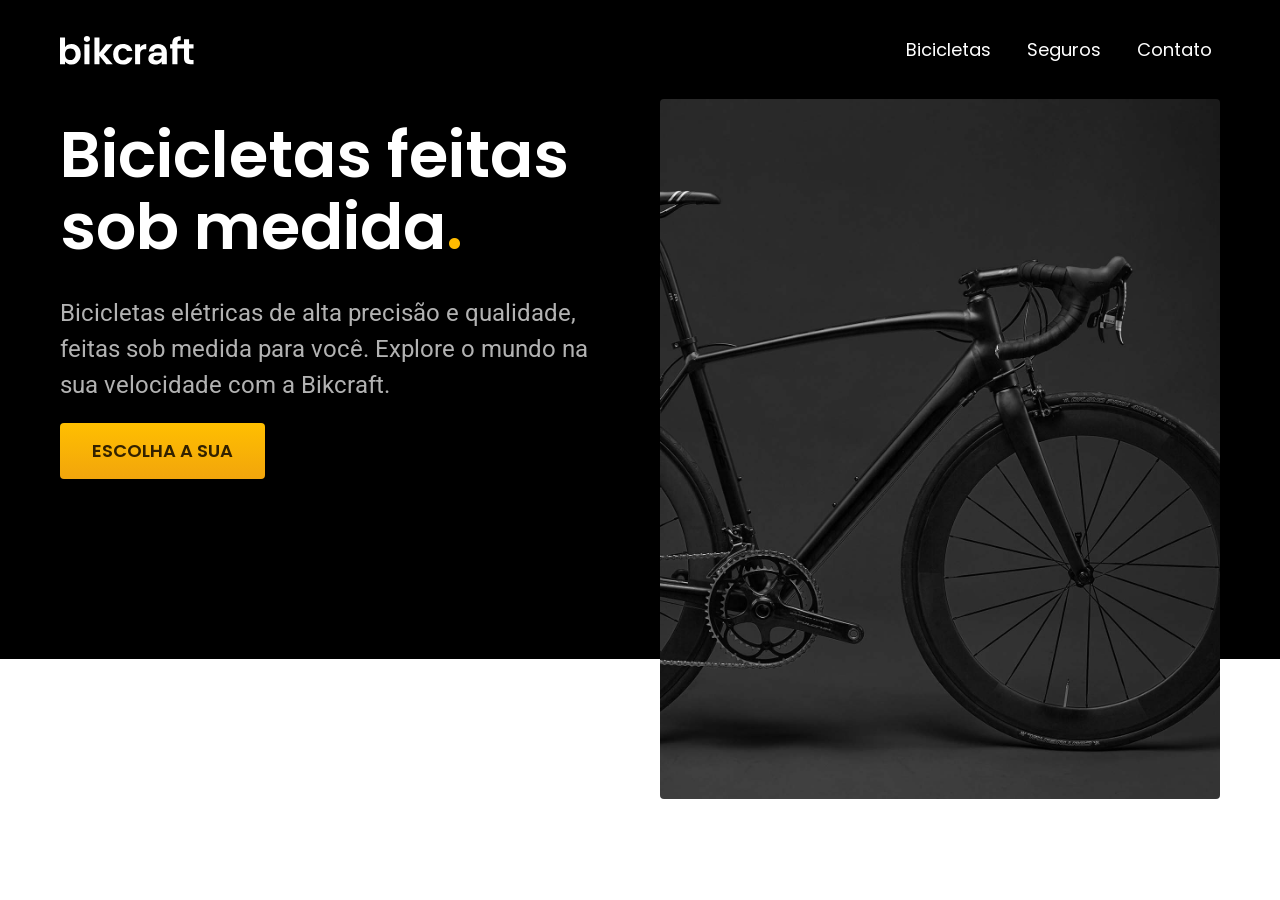
==== index.html @ 2cb04372 "responsivo-intro" ====
<!DOCTYPE html>
<html lang="pt-br">

<head>
  <meta charset="UTF-8">
  <meta name="viewport" content="width=device-width, initial-scale=1.0">
  <title>Bikcraft - Bicicletas Elétricas</title>
  <meta name="drescription" content="Bicicletas elétricas de alta precisão e qualidade, feitas sob medida para o cliente. Explore o mundo na sua velocidade com a Bikcarft">
  <link rel="stylesheet" href="./style.css">
  <link rel="preconnect" href="https://fonts.googleapis.com">
  <link rel="preconnect" href="https://fonts.gstatic.com" crossorigin>
  <link href="https://fonts.googleapis.com/css2?family=Poppins:ital,wght@0,100;0,200;0,300;0,400;0,500;0,600;0,700;0,800;0,900;1,100;1,200;1,300;1,400;1,500;1,600;1,700;1,800;1,900&family=Roboto:ital,wght@0,100..900;1,100..900&display=swap" rel="stylesheet">
</head>

<body>
  <header class="header-bg">
    <div class="header">
      <a href="./index.html"><img src="./img/bikcraft.svg" alt="Bikcraft"></a>
      <nav aria-label="primaria">
        <ul class="header-menu">
          <li> <a href="./bicicletas.html">Bicicletas</a> </li>
          <li> <a href="./seguros.html">Seguros</a> </li>
          <li> <a href="./contato.html">Contato</a> </li>
        </ul>
      </nav>
    </div>
  </header>

  <main class="introducao-bg">
    <div class="introducao">
      <div class="introducao-conteudo">
        <h1>Bicicletas feitas sob medida<span>.</span></h1>
        <p>Bicicletas elétricas de alta precisão e qualidade, feitas sob medida para você. Explore o mundo na sua velocidade com a Bikcraft.</p>
        <a href="./bicicletas.html">Escolha a sua</a>
      </div>
      <div> <img src="./img/fotos/introducao.jpg" alt="Bicicleta elétrica preta">
      </div>
    </div>
  </main>

</body>

</html>
---- style.css ----
body {
  margin: 0px;
  font-family: Arial, Helvetica, sans-serif;
}
ul {
  padding: 0px;
  list-style: none;
}
a {
  text-decoration: none;
  color: inherit;
}
img {
  max-width: 100%;
  display: block;
}
h1,
ul,
p {
  margin: 0px;
}
.header-bg {
  background: #000000;
}
.header {
  display: flex;
  justify-content: space-between;
  align-items: center;
  padding: 20px;
  max-width: 1200px;
  box-sizing: border-box;
  margin-left: auto;
  margin-right: auto;
  flex-wrap: wrap;
  gap: 20px;
}
.header-menu {
  display: flex;
  gap: 20px;
  flex-wrap: wrap;
}
.header-menu a {
  padding: 16px 8px;
  display: inline-block;
  color: #ffffff;
  font-size: 18px;
  position: relative;
  font-family: "Poppins";
  font-weight: 400;
}
.header-menu a::after {
  content: "";
  display: block;
  height: 2px;
  width: 0;
  background: #ffffff;
  margin: 4px;
  transition: 0.03s;
  position: absolute;
}
.header-menu a:hover:after {
  width: 100%;
}

@media (max-width: 800px) {
  .header-menu {
    gap: 20px;
  }
  .header-menu a {
    background: #111111;
    padding: 12px 16px;
    border-radius: 4px;
  }
  .header-menu a:hover {
    background: #2e2e2e;
  }
  .header a::after {
    display: none;
  }
}
@media (max-width: 600px) {
  .header-menu {
    gap: 12px;
  }
  .header-menu a {
    padding: 8px 12px;
    font-size: 14px;
  }
}
.introducao-bg {
  background-color: #000000;
  color: #ffffff;
  box-shadow: inset 0 -20px #ffffff;
}
.introducao {
  display: grid;
  grid-template-columns: 1fr 1fr;
  gap: 0px 40px;
  box-sizing: border-box;
  max-width: 1200px;
  padding-left: 20px;
  padding-right: 20px;
  margin-left: auto;
  margin-right: auto;
}
.introducao-conteudo {
  align-self: end;
  padding-bottom: 200px;
}

.introducao img {
  margin-bottom: -120px;
  object-fit: cover;
  border-radius: 4px;
}
.introducao h1 {
  margin-bottom: 32px;
  font-size: 64px;
  line-height: 1.125;
  font-family: "Poppins";
  font-weight: 600;
}
.introducao p {
  margin-bottom: 20px;
  font-size: 24px;
  line-height: 1.5;
  color: #b2b2b2;
  font-family: "Roboto";
  font-weight: 400;
}
.introducao h1 span {
  color: #ffbb00;
}
.introducao a {
  padding: 16px 32px;
  display: inline-block;
  background: linear-gradient(#ffbf00, #f2a50c);
  border-radius: 4px;
  box-shadow: 0 1px 2px rgba(0, 0, 0, 0.1);
  text-transform: uppercase;
  color: #332200;
  font-size: 18px;
  line-height: 1.33;
  font-family: "Poppins";
  font-weight: 600;
}
.introducao a:hover {
  background: linear-gradient(#ffb60d, #e59317);
}
@media (max-width: 600px) {
  .introducao a {
    padding: 12px 16px;
    font-size: 16px;
  }
}
@media (max-width: 1200px) {
  .introducao h1 {
    font-size: 40px;
  }
  .introducao p {
    font-size: 18px;
  }
}
@media (max-width: 800px) {
  .introducao-bg {
    background: #111111;
    padding-top: 40px;
    box-shadow: inset -60px #ffffff;
  }
  .introducao {
    grid-template-columns: 1fr;
    gap: 32px;
  }
  .introducao-conteudo {
    padding-bottom: 0px;
  }
  .introducao h1 {
    font-size: 32px;
    margin-bottom: 16px;
  }
  .introducao img {
    height: 300px;
    width: 100%;
  }
}
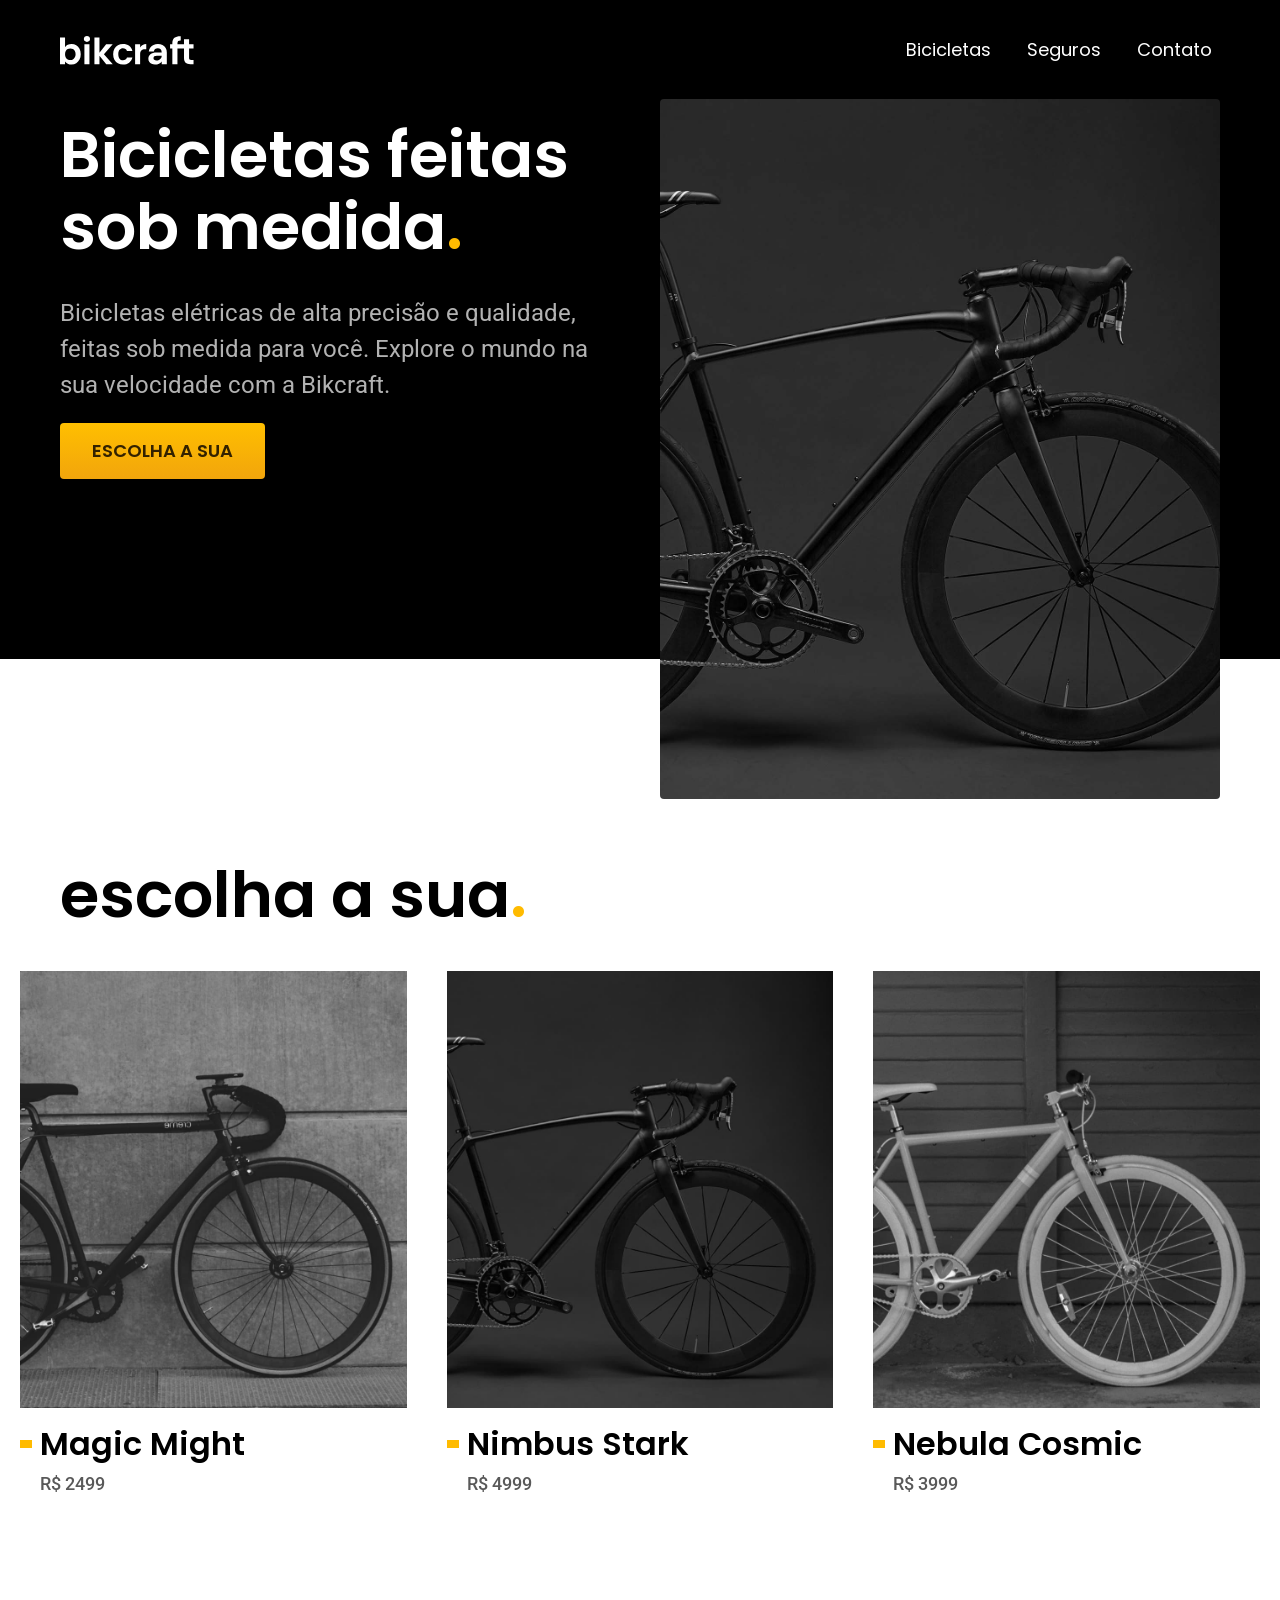
==== commit d952ad10: "bicicletas-lista" ====
--- a/index.html
+++ b/index.html
@@ -6,7 +6,7 @@
   <meta name="viewport" content="width=device-width, initial-scale=1.0">
   <title>Bikcraft - Bicicletas Elétricas</title>
   <meta name="drescription" content="Bicicletas elétricas de alta precisão e qualidade, feitas sob medida para o cliente. Explore o mundo na sua velocidade com a Bikcarft">
-  <link rel="stylesheet" href="./style.css">
+  <link rel="stylesheet" href="./css/style.css">
   <link rel="preconnect" href="https://fonts.googleapis.com">
   <link rel="preconnect" href="https://fonts.gstatic.com" crossorigin>
   <link href="https://fonts.googleapis.com/css2?family=Poppins:ital,wght@0,100;0,200;0,300;0,400;0,500;0,600;0,700;0,800;0,900;1,100;1,200;1,300;1,400;1,500;1,600;1,700;1,800;1,900&family=Roboto:ital,wght@0,100..900;1,100..900&display=swap" rel="stylesheet">
@@ -29,15 +29,32 @@
   <main class="introducao-bg">
     <div class="introducao">
       <div class="introducao-conteudo">
-        <h1>Bicicletas feitas sob medida<span>.</span></h1>
-        <p>Bicicletas elétricas de alta precisão e qualidade, feitas sob medida para você. Explore o mundo na sua velocidade com a Bikcraft.</p>
-        <a href="./bicicletas.html">Escolha a sua</a>
+        <h1 class="font-1-xxl">Bicicletas feitas sob medida<span>.</span></h1>
+        <p class="font-2-l">Bicicletas elétricas de alta precisão e qualidade, feitas sob medida para você. Explore o mundo na sua velocidade com a Bikcraft.</p>
+        <a class="botao" href="./bicicletas.html">Escolha a sua</a>
       </div>
       <div> <img src="./img/fotos/introducao.jpg" alt="Bicicleta elétrica preta">
       </div>
     </div>
   </main>
-
+  <article class="bicicletas-lista">
+    <h2 class="font-1-xxl"> escolha a sua<span class="cor-p1">.</span></h2>
+    <ul>
+      <li> <a href="./bicicletas/magic.html"> <img src="./img/bicicletas/magic-home.jpg" alt="Bicicleta Preta">
+          <h3 class="font-1-xl">Magic Might</h3>
+          <span class="font-2-m cor-8">R$ 2499</span>
+        </a>
+      </li>
+      <li> <a href="./bicicletas/nimbus.html"> <img src="./img/bicicletas/nimbus-home.jpg" alt="Bicicleta Preta">
+          <h3 class="font-1-xl">Nimbus Stark</h3>
+          <span class="font-2-m cor-8">R$ 4999</span>
+        </a> </li>
+      <li><a href="./bicicletas/Nebula.html"> <img src="./img/bicicletas/nebula-home.jpg" alt="Bicicleta Preta">
+          <h3 class="font-1-xl">Nebula Cosmic</h3>
+          <span class="font-2-m cor-8">R$ 3999</span>
+        </a></li>
+    </ul>
+  </article>
 </body>
 
 </html>
--- a/css/style.css
+++ b/css/style.css
@@ -0,0 +1,9 @@
+@import "./global/global.css";
+@import "./utilidades/tipografia.css";
+@import "./utilidades/cores.css";
+@import "./global/header.css";
+/*home*/
+@import "./home/introducao.css";
+/*utilidades*/
+@import "./utilidades/componentes.css";
+@import "./bicicletas/bicicletas-lista.css";
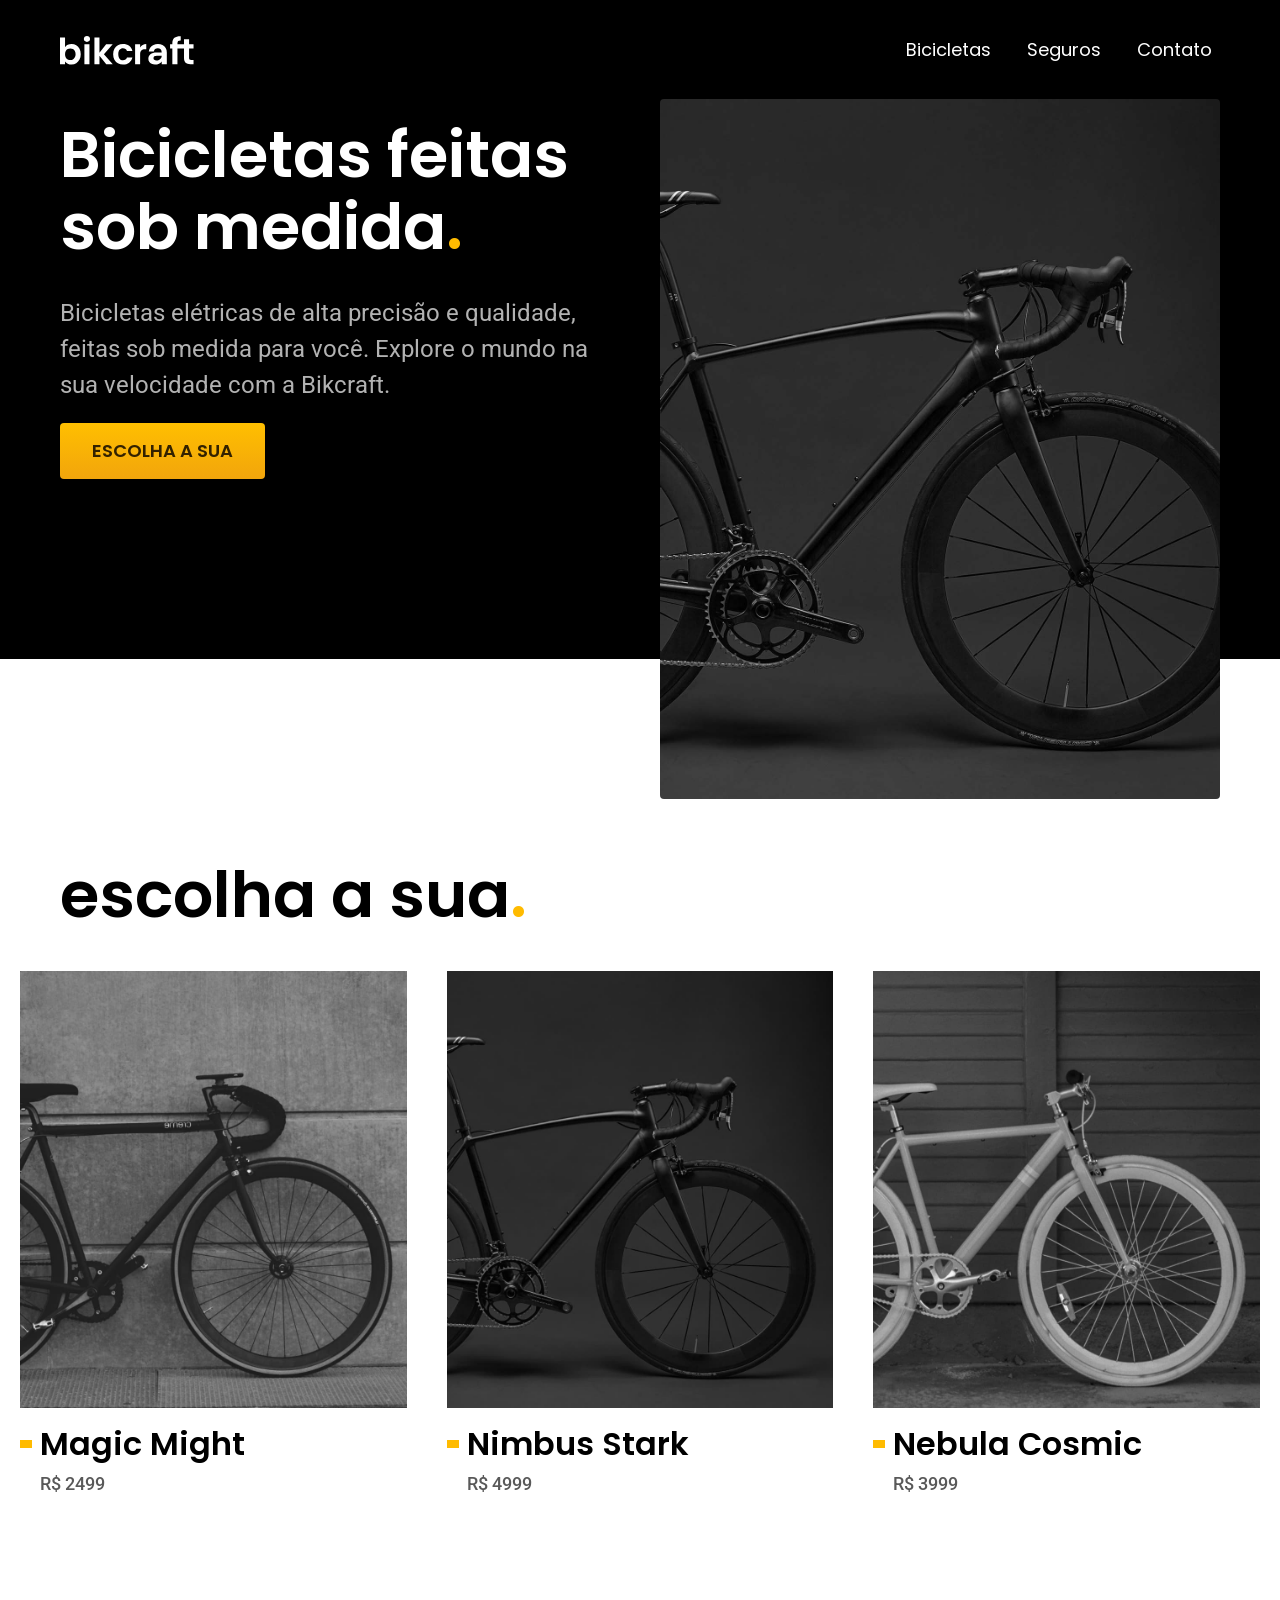
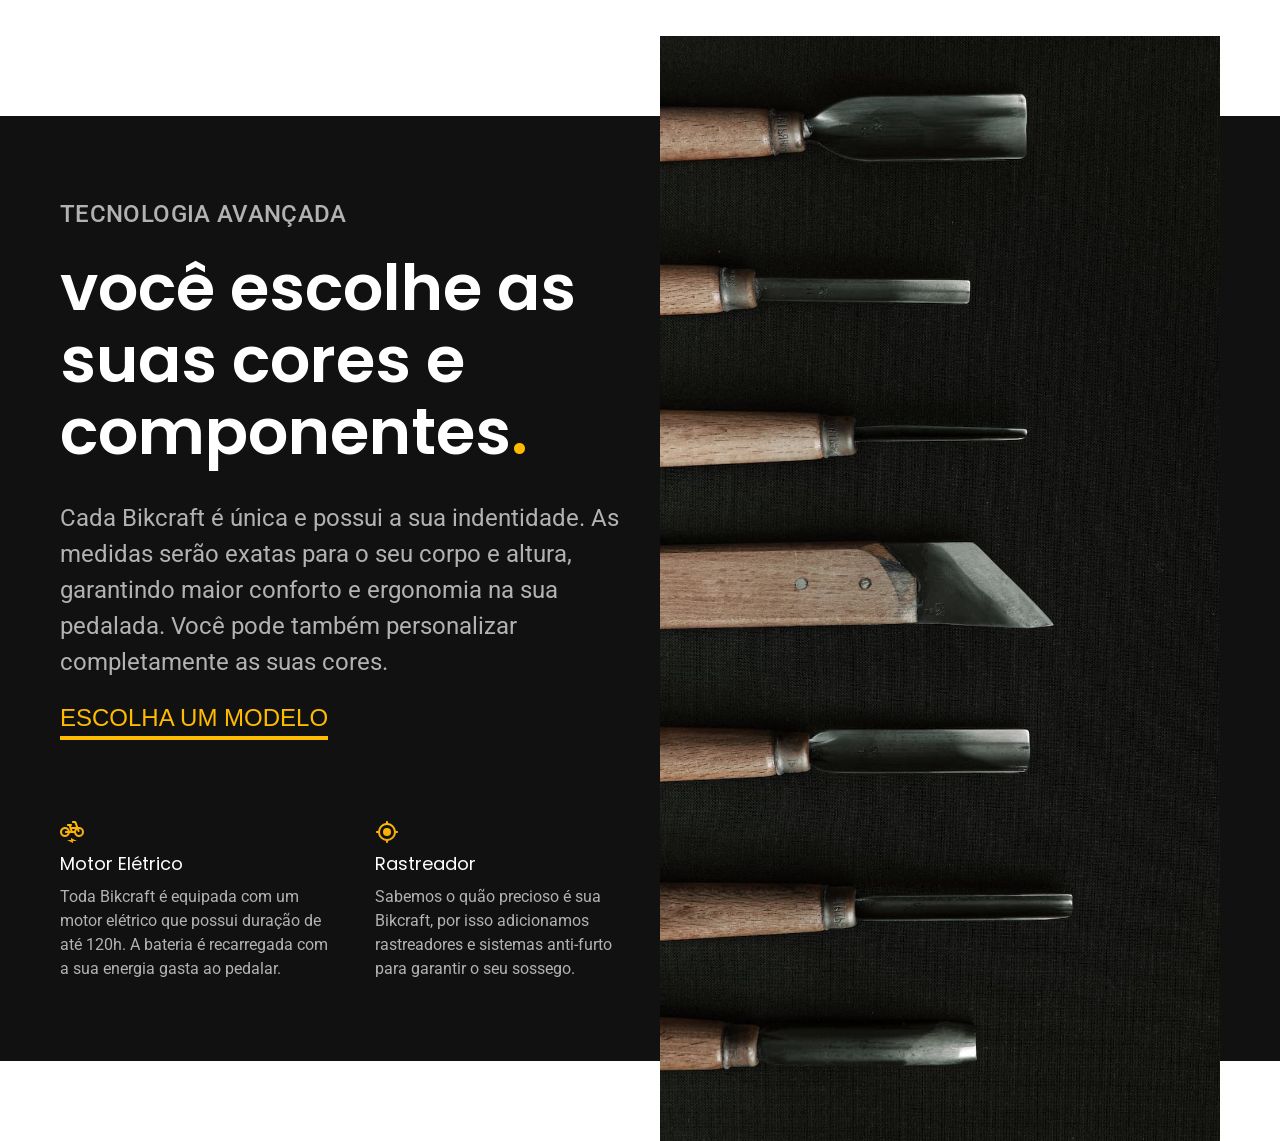
==== commit 82e8b809: "tecnologia" ====
--- a/index.html
+++ b/index.html
@@ -55,6 +55,32 @@
         </a></li>
     </ul>
   </article>
+  <article class="tecnologia-bg">
+    <div class="tecnologia container">
+      <div class="tecnologia-conteudo">
+        <span class="font-2-l-b cor-5">Tecnologia Avançada</span>
+        <h2 class="font-1-xxl cor-0">você escolhe as suas cores e componentes<span class="cor-p1">.</span></h2>
+        <p class="font-2-l cor-5">Cada Bikcraft é única e possui a sua indentidade. As medidas serão exatas para o seu corpo e altura, garantindo maior conforto e ergonomia na sua pedalada. Você pode também personalizar completamente as suas cores.</p>
+        <a class=" link" href="./bicicletas.html">Escolha um modelo</a>
+        <div class="tecnologia-vantagens">
+          <div>
+            <img src="./img/icones/eletrica.svg" alt="">
+            <h3 class="font-1-m cor-0">Motor Elétrico</h3>
+            <p class="font-2-s cor-5">Toda Bikcraft é equipada com um motor elétrico que possui duração de até 120h. A bateria é recarregada com a sua energia gasta ao pedalar.</p>
+          </div>
+          <div>
+            <img src="./img/icones/rastreador.svg" alt="">
+            <h3 class="font-1-m cor-0">Rastreador</h3>
+            <p class="font-2-s cor-5">Sabemos o quão precioso é sua Bikcraft, por isso adicionamos rastreadores e sistemas anti-furto para garantir o seu sossego.</p>
+          </div>
+        </div>
+      </div>
+      <div class="tecnologia-imagem">
+        <img src="./img/fotos/tecnologia.jpg" alt="">
+      </div>
+    </div>
+  </article>
+
 </body>
 
 </html>
--- a/css/style.css
+++ b/css/style.css
@@ -7,3 +7,4 @@
 /*utilidades*/
 @import "./utilidades/componentes.css";
 @import "./bicicletas/bicicletas-lista.css";
+@import "./home/tecnologia.css";
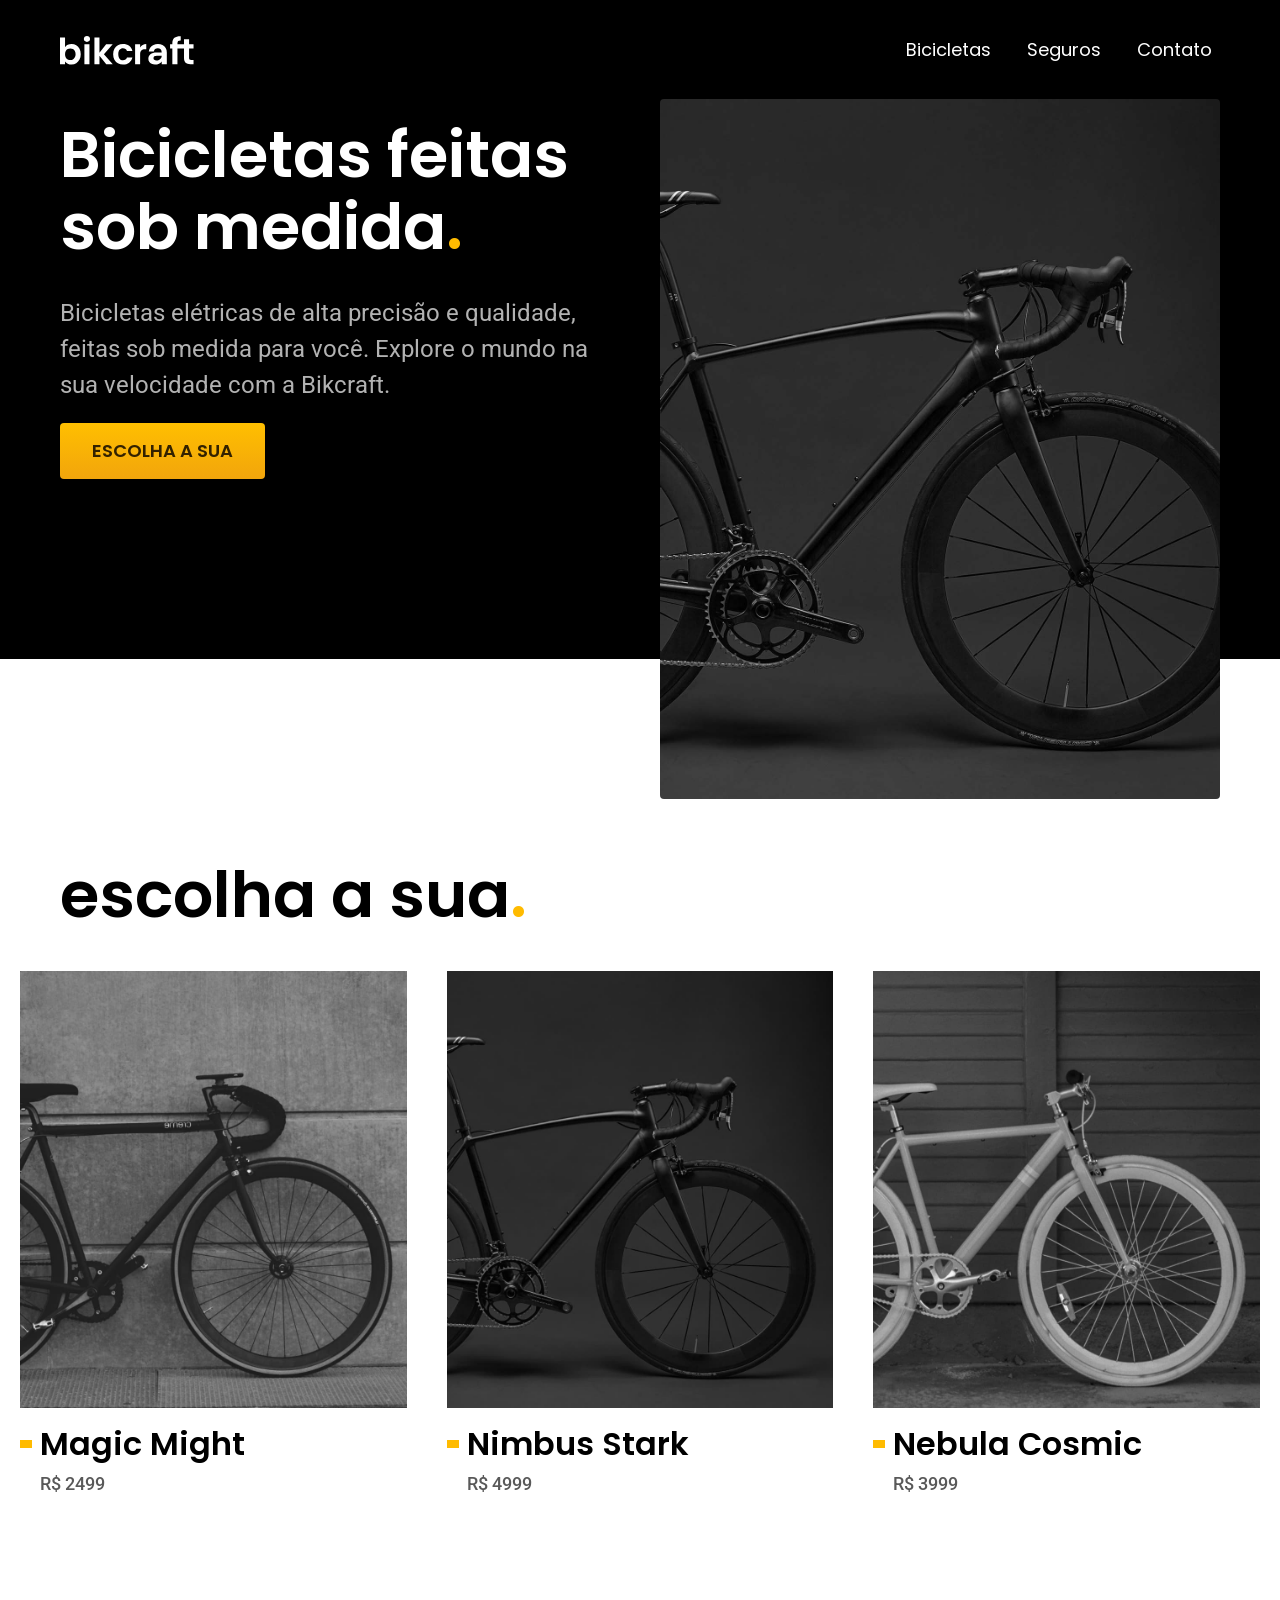
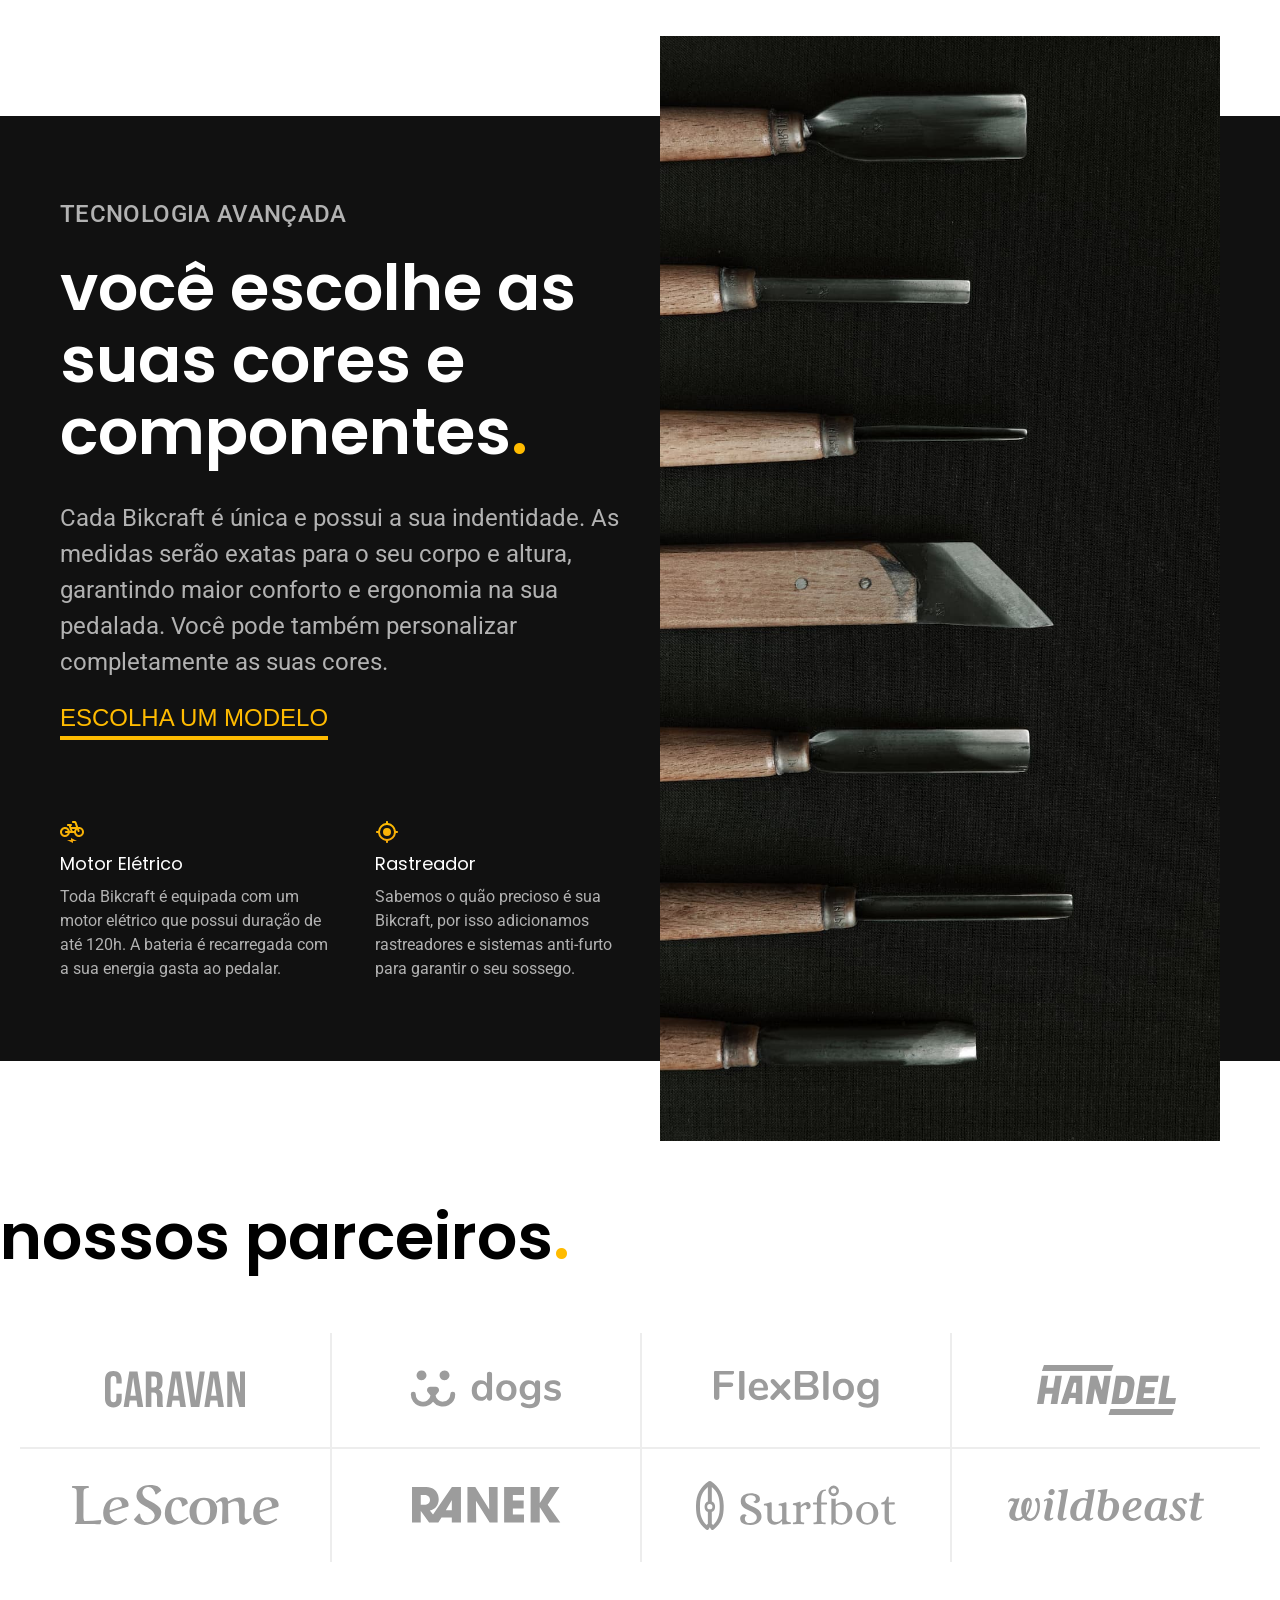
==== commit 4b20de32: "parceiros" ====
--- a/index.html
+++ b/index.html
@@ -80,6 +80,19 @@
       </div>
     </div>
   </article>
+  <section class="parceiros" aria-label="nossos parceiros">
+    <h2 class="font-1-xxl ">nossos parceiros<span class="cor-p1">.</span></h2>
+    <ul>
+      <li><img src="./img/parceiros/caravan.svg" alt="Caravan"></li>
+      <li><img src="./img/parceiros/dogs.svg" alt="Dogs"></li>
+      <li><img src="./img/parceiros/flexblog.svg" alt="Flexblog"></li>
+      <li><img src="./img/parceiros/handel.svg" alt="Handel"></li>
+      <li><img src="./img/parceiros/lescone.svg" alt="Lescone"></li>
+      <li><img src="./img/parceiros/ranek.svg" alt="Ranek"></li>
+      <li><img src="./img/parceiros/surfbot.svg" alt="Surfboat"></li>
+      <li><img src="./img/parceiros/wildbeast.svg" alt="Wildbeast"></li>
+    </ul>
+  </section>
 
 </body>
 
--- a/css/style.css
+++ b/css/style.css
@@ -8,3 +8,4 @@
 @import "./utilidades/componentes.css";
 @import "./bicicletas/bicicletas-lista.css";
 @import "./home/tecnologia.css";
+@import "./home/parceiros.css";
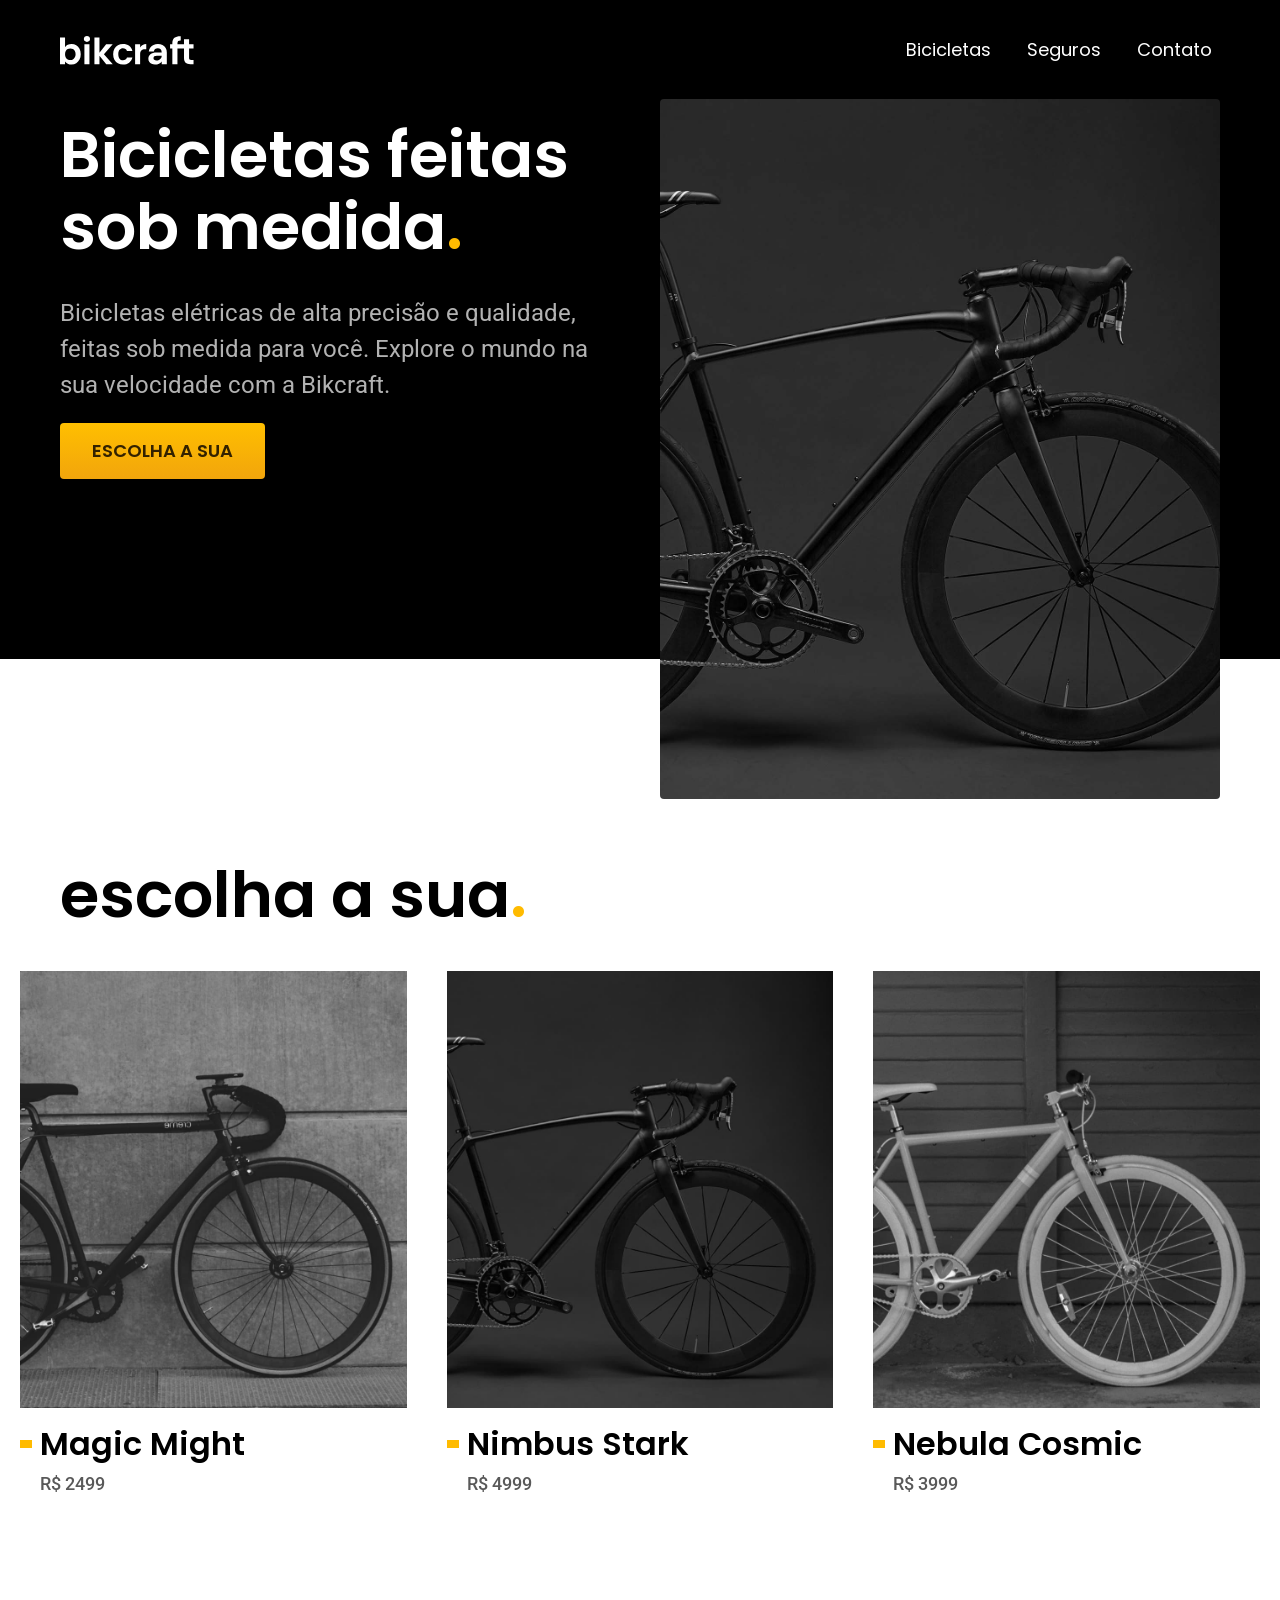
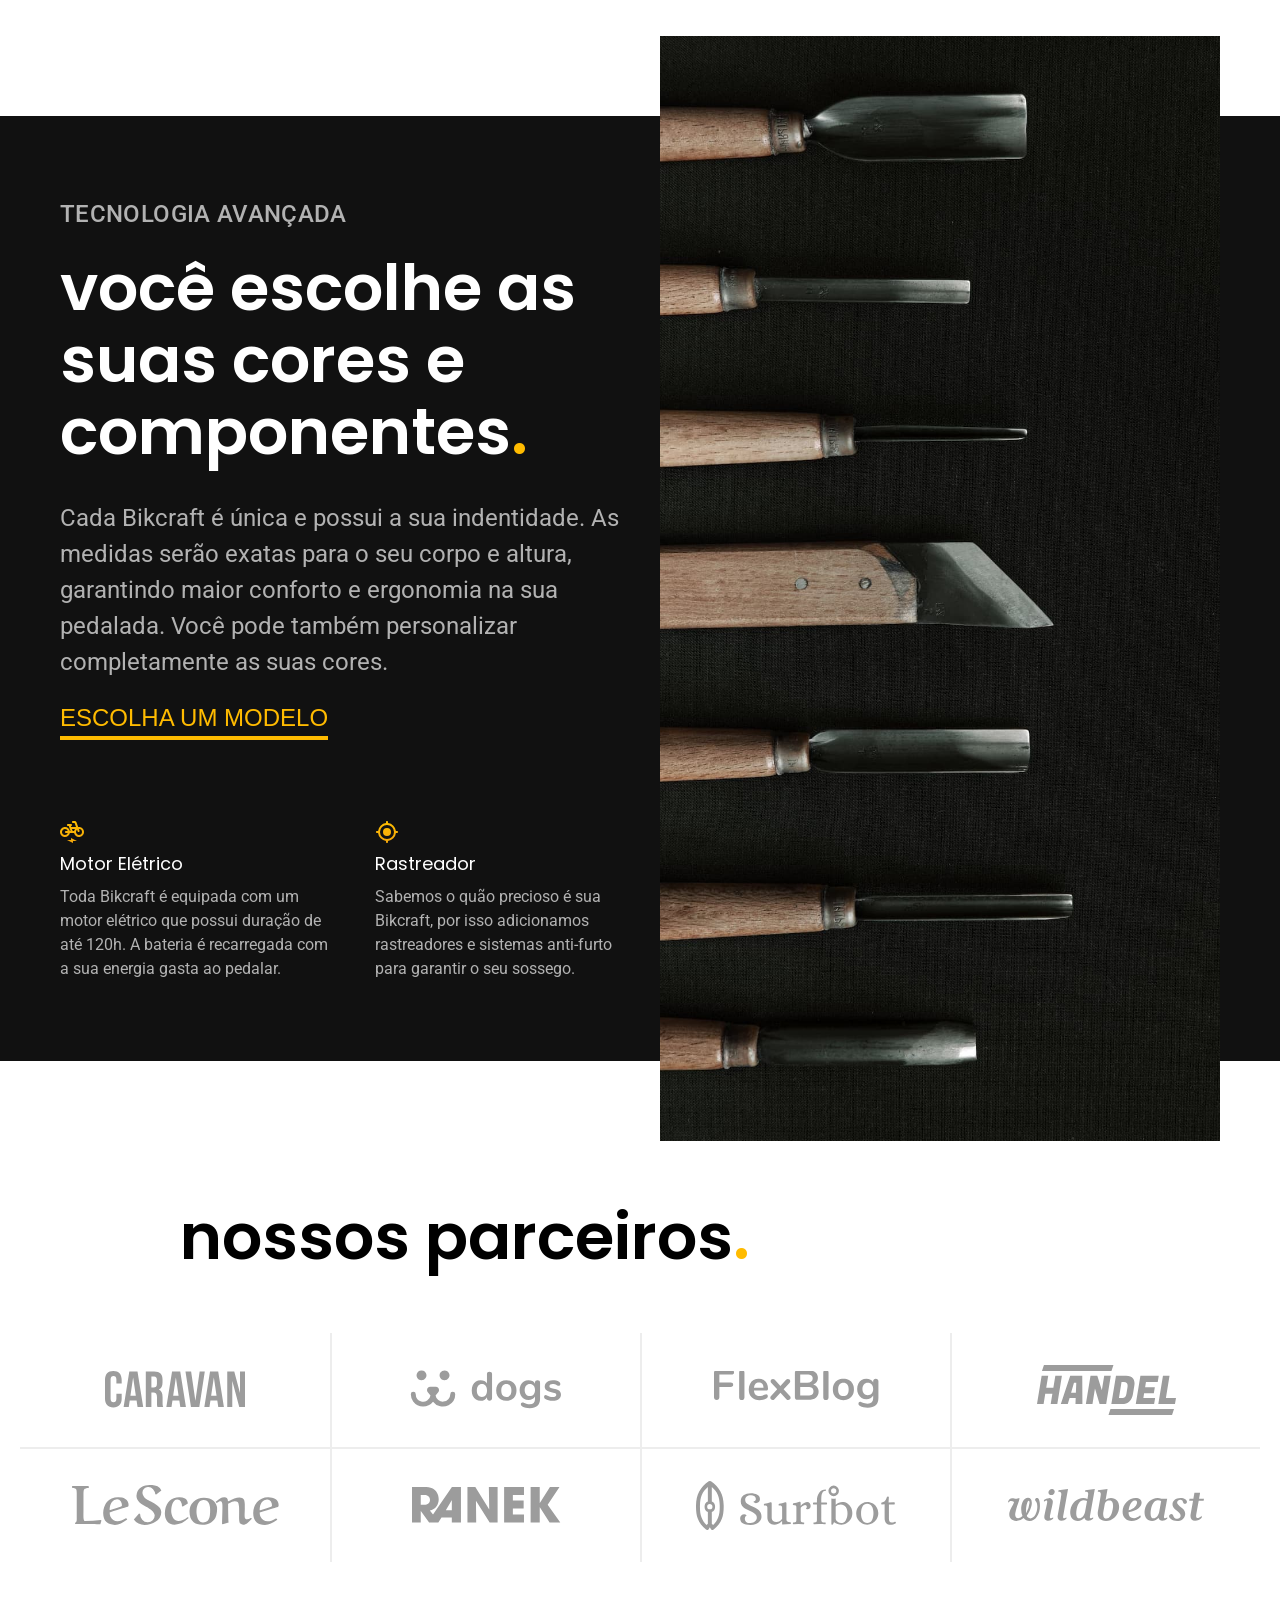
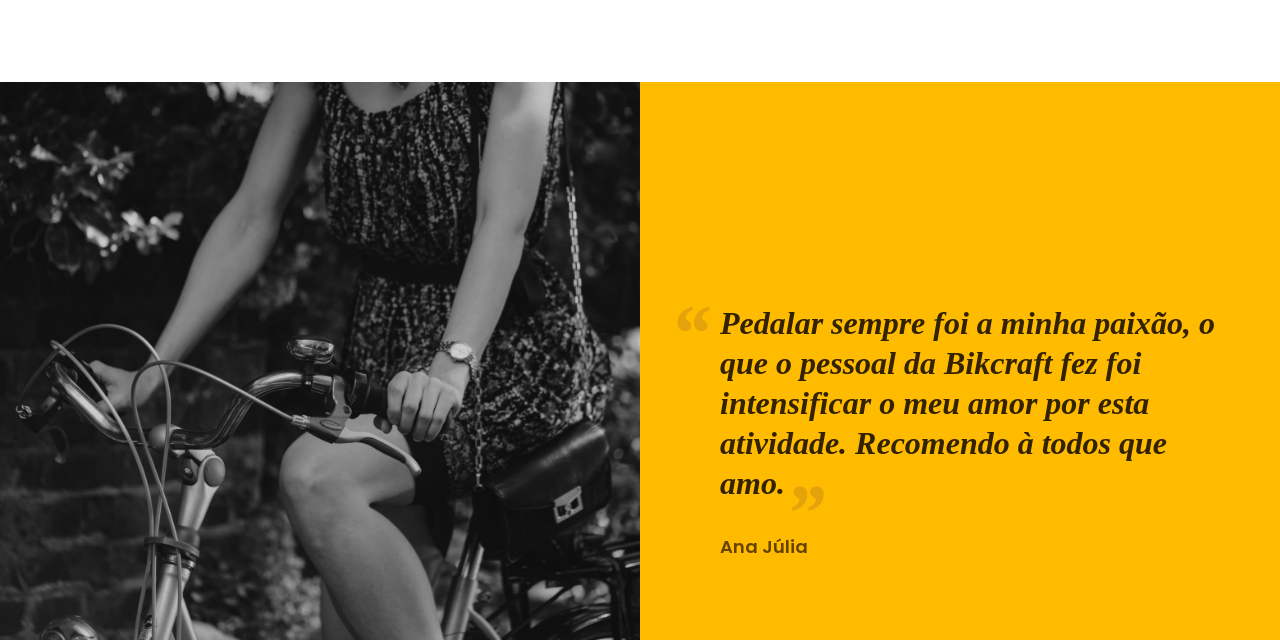
==== commit cb3d9529: "depoimento" ====
--- a/index.html
+++ b/index.html
@@ -93,7 +93,17 @@
       <li><img src="./img/parceiros/wildbeast.svg" alt="Wildbeast"></li>
     </ul>
   </section>
-
+  <section class="depoimento" aria-label="Depoimento">
+    <div>
+      <img src="./img/fotos/depoimento.jpg" alt="pessoa pedalando uma bicicleta bikcraft">
+    </div>
+    <div class="depoimento-conteudo">
+      <blockquote class="font-1-xl cor-p5">
+        <p>Pedalar sempre foi a minha paixão, o que o pessoal da Bikcraft fez foi intensificar o meu amor por esta atividade. Recomendo à todos que amo. </p>
+      </blockquote>
+      <span class="font-1-m-b cor-p4">Ana Júlia</span>
+    </div>
+  </section>
 </body>
 
 </html>
--- a/css/style.css
+++ b/css/style.css
@@ -9,3 +9,4 @@
 @import "./bicicletas/bicicletas-lista.css";
 @import "./home/tecnologia.css";
 @import "./home/parceiros.css";
+@import "./home/depoimento.css";
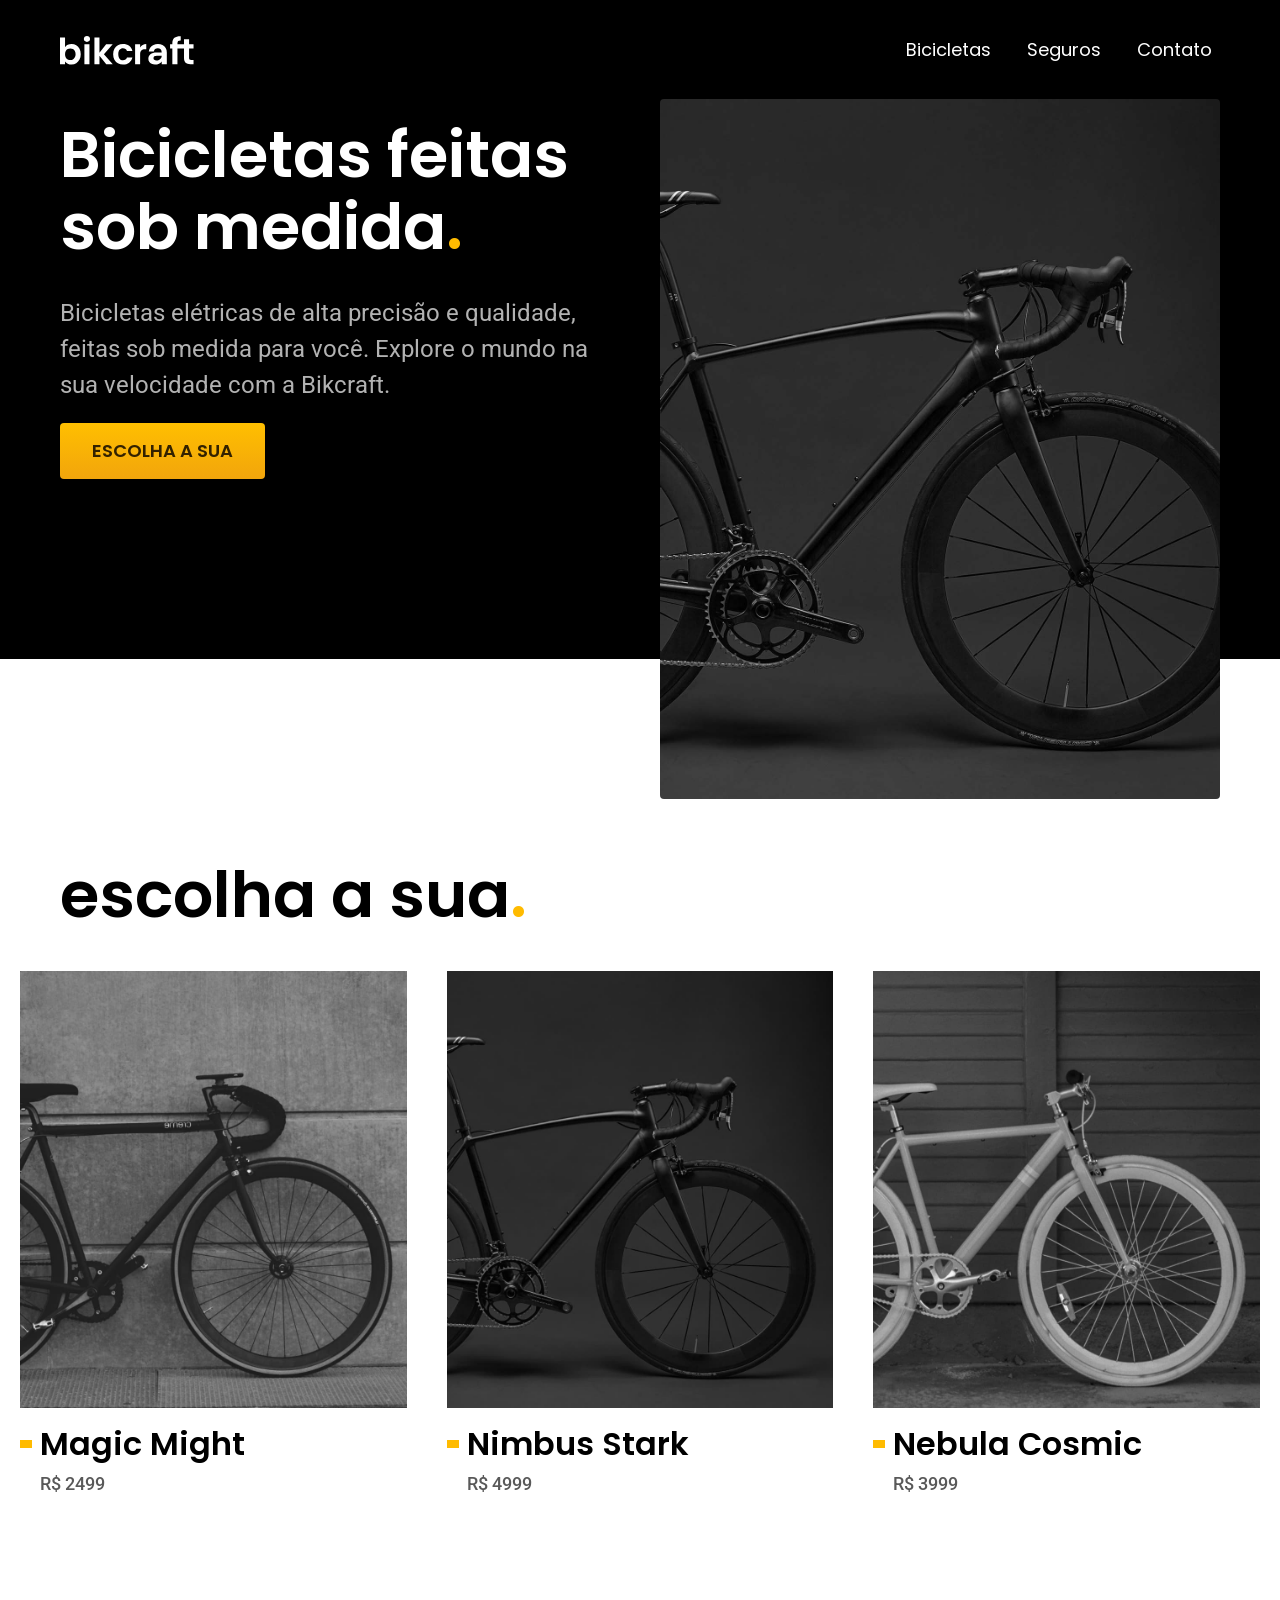
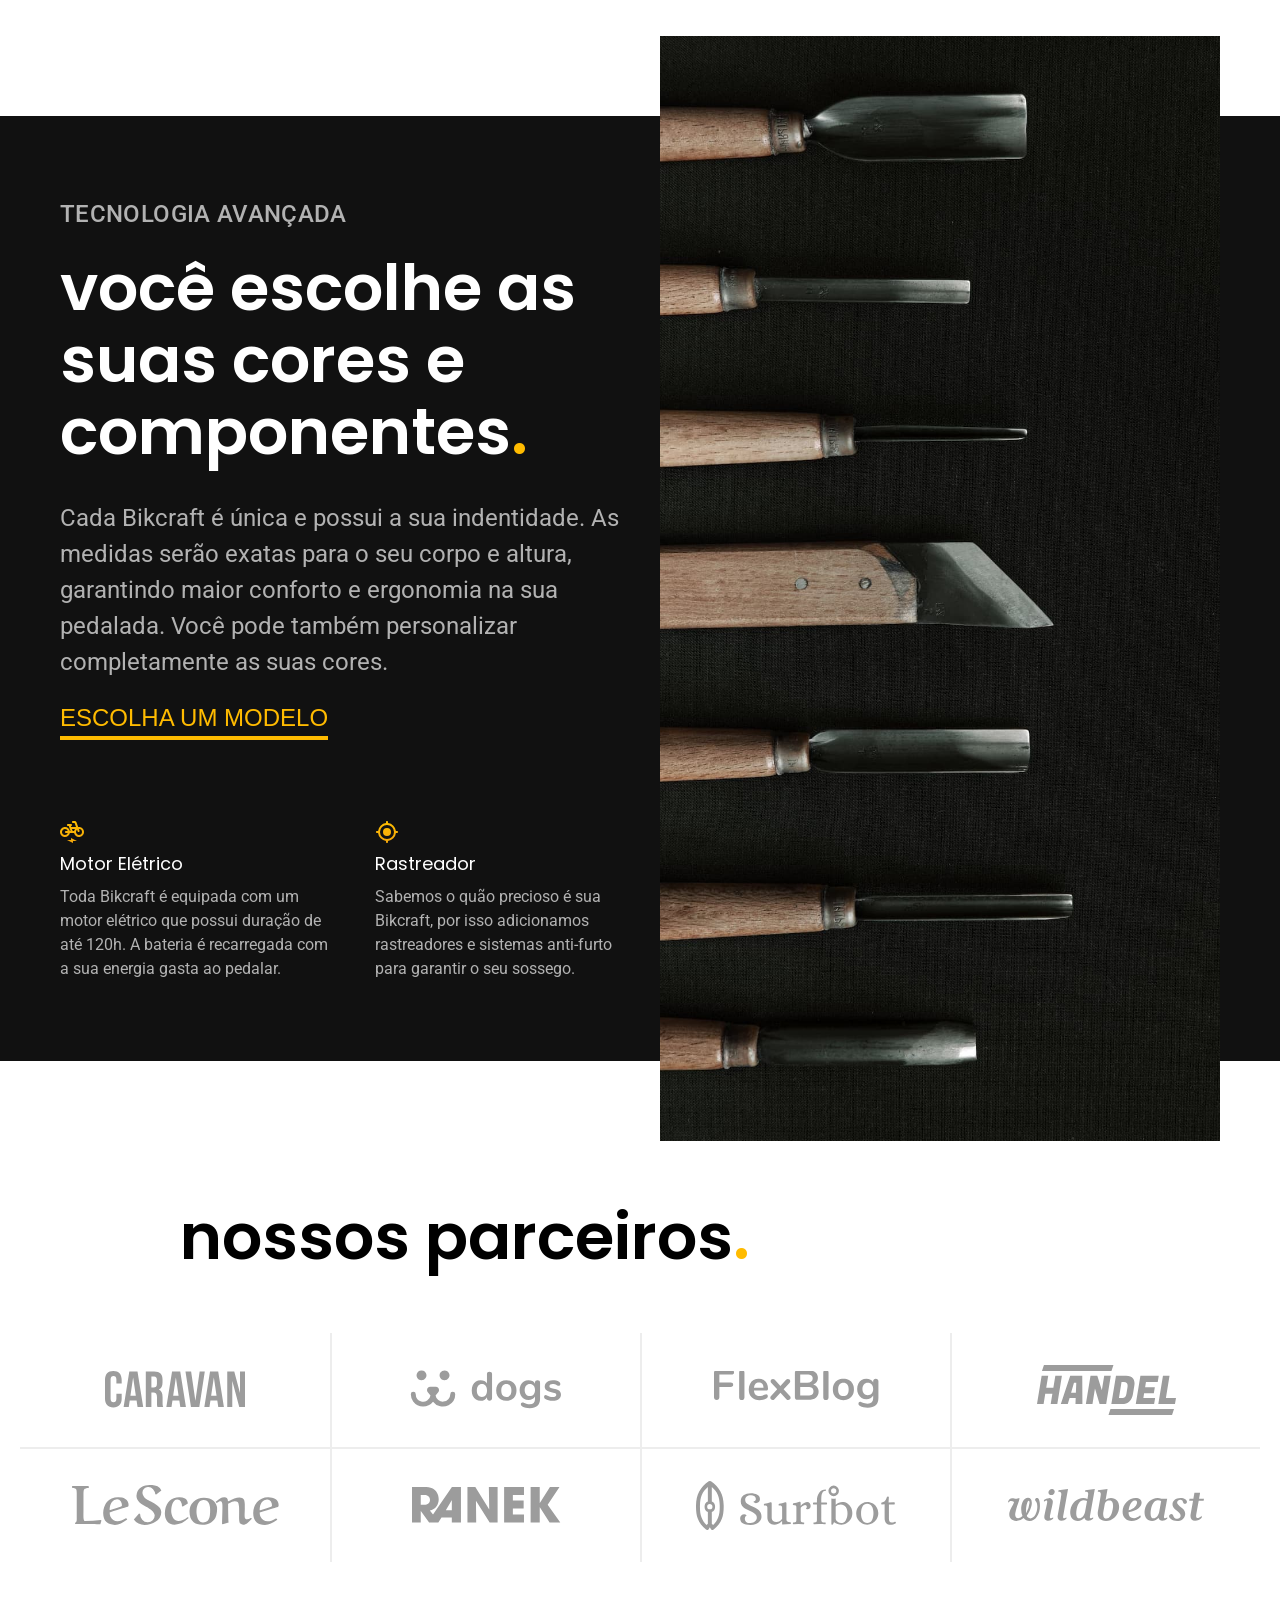
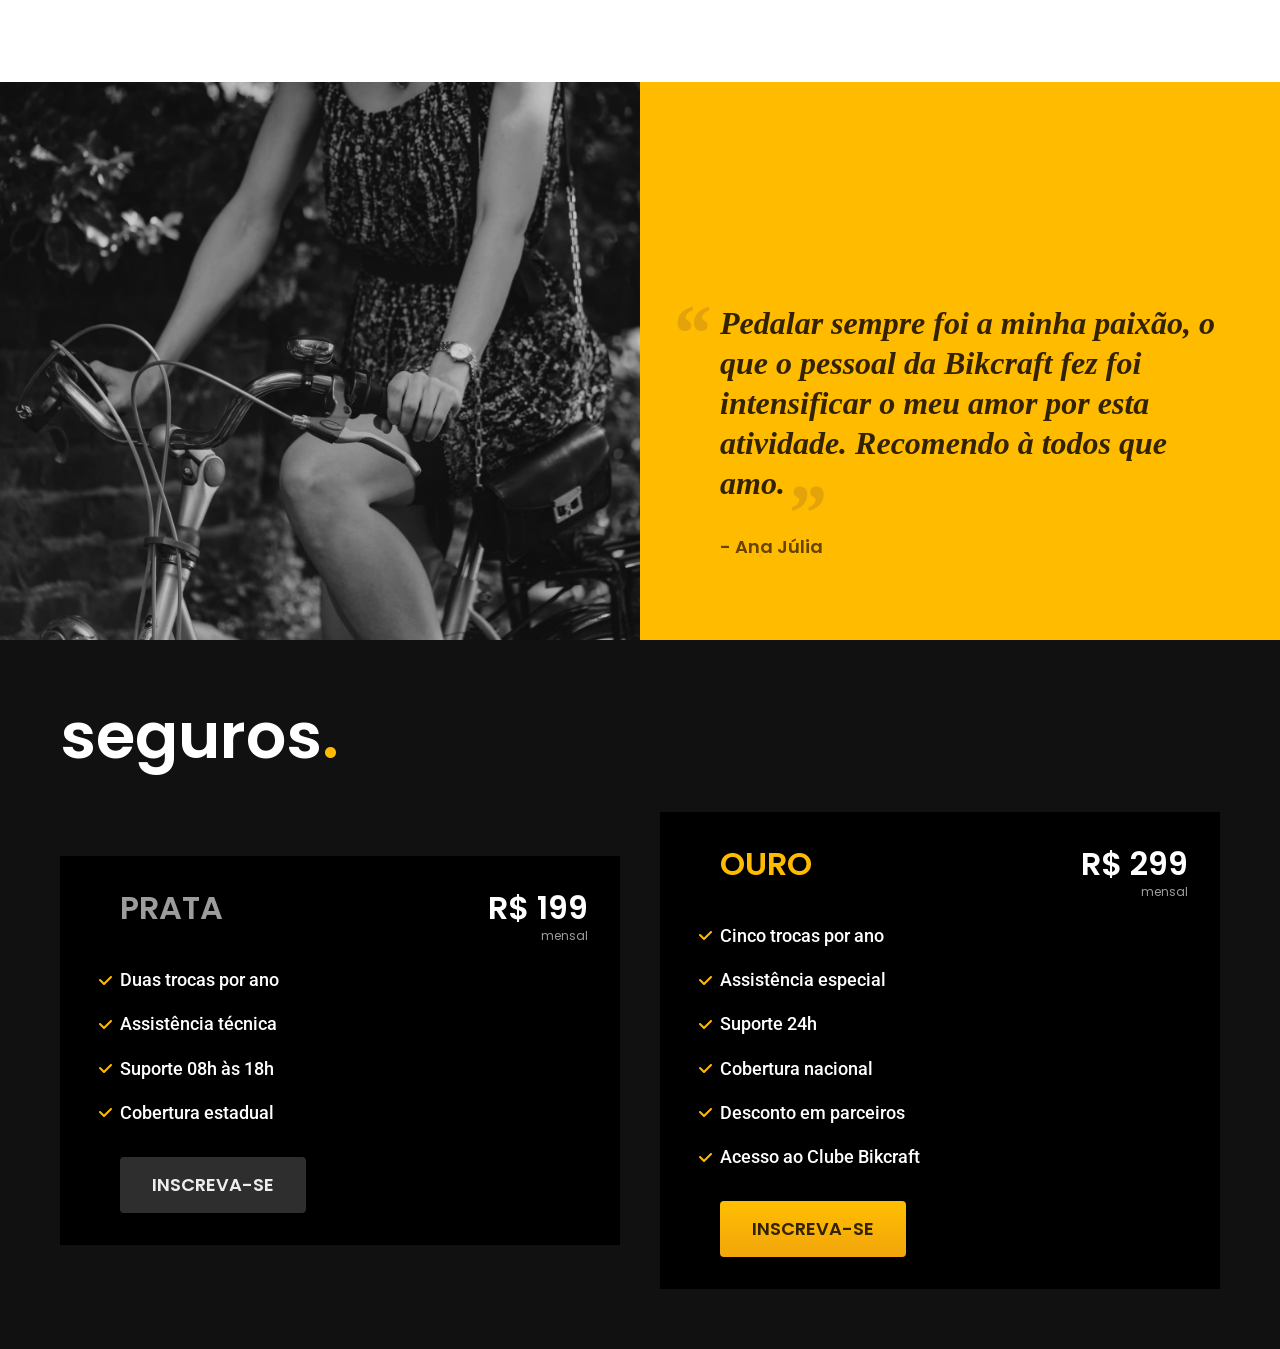
==== commit c30f561d: "seguro" ====
--- a/index.html
+++ b/index.html
@@ -101,9 +101,38 @@
       <blockquote class="font-1-xl cor-p5">
         <p>Pedalar sempre foi a minha paixão, o que o pessoal da Bikcraft fez foi intensificar o meu amor por esta atividade. Recomendo à todos que amo. </p>
       </blockquote>
-      <span class="font-1-m-b cor-p4">Ana Júlia</span>
+      <span class="font-1-m-b cor-p4"> - Ana Júlia</span>
     </div>
   </section>
+  <article class="seguros-bg">
+    <div class="seguros container">
+      <h2 class="font-1-xxl cor-0">seguros<span class="cor-p1">.</span></h2>
+      <div class="seguros-item">
+        <h3 class="font-1-xl cor-6">PRATA</h3>
+        <span class="font-1-xl cor-0">R$ 199 <span class="font-1-xs cor-6">mensal</span></span>
+        <ul class="font-2-m cor-0">
+          <li>Duas trocas por ano</li>
+          <li>Assistência técnica</li>
+          <li>Suporte 08h às 18h</li>
+          <li>Cobertura estadual</li>
+        </ul>
+        <a class="botao secundario" href="./orcamento.html">Inscreva-se</a>
+      </div>
+      <div class="seguros-item">
+        <h3 class="font-1-xl cor-p1">OURO</h3>
+        <span class="font-1-xl cor-0">R$ 299 <span class="font-1-xs cor-6">mensal</span></span>
+        <ul class="font-2-m cor-0">
+          <li>Cinco trocas por ano</li>
+          <li>Assistência especial</li>
+          <li>Suporte 24h</li>
+          <li>Cobertura nacional</li>
+          <li>Desconto em parceiros</li>
+          <li>Acesso ao Clube Bikcraft</li>
+        </ul>
+        <a class="botao" href="./orcamento.html">Inscreva-se</a>
+      </div>
+    </div>
+  </article>
 </body>
 
 </html>
--- a/css/style.css
+++ b/css/style.css
@@ -10,3 +10,4 @@
 @import "./home/tecnologia.css";
 @import "./home/parceiros.css";
 @import "./home/depoimento.css";
+@import "./home/seguros.css";
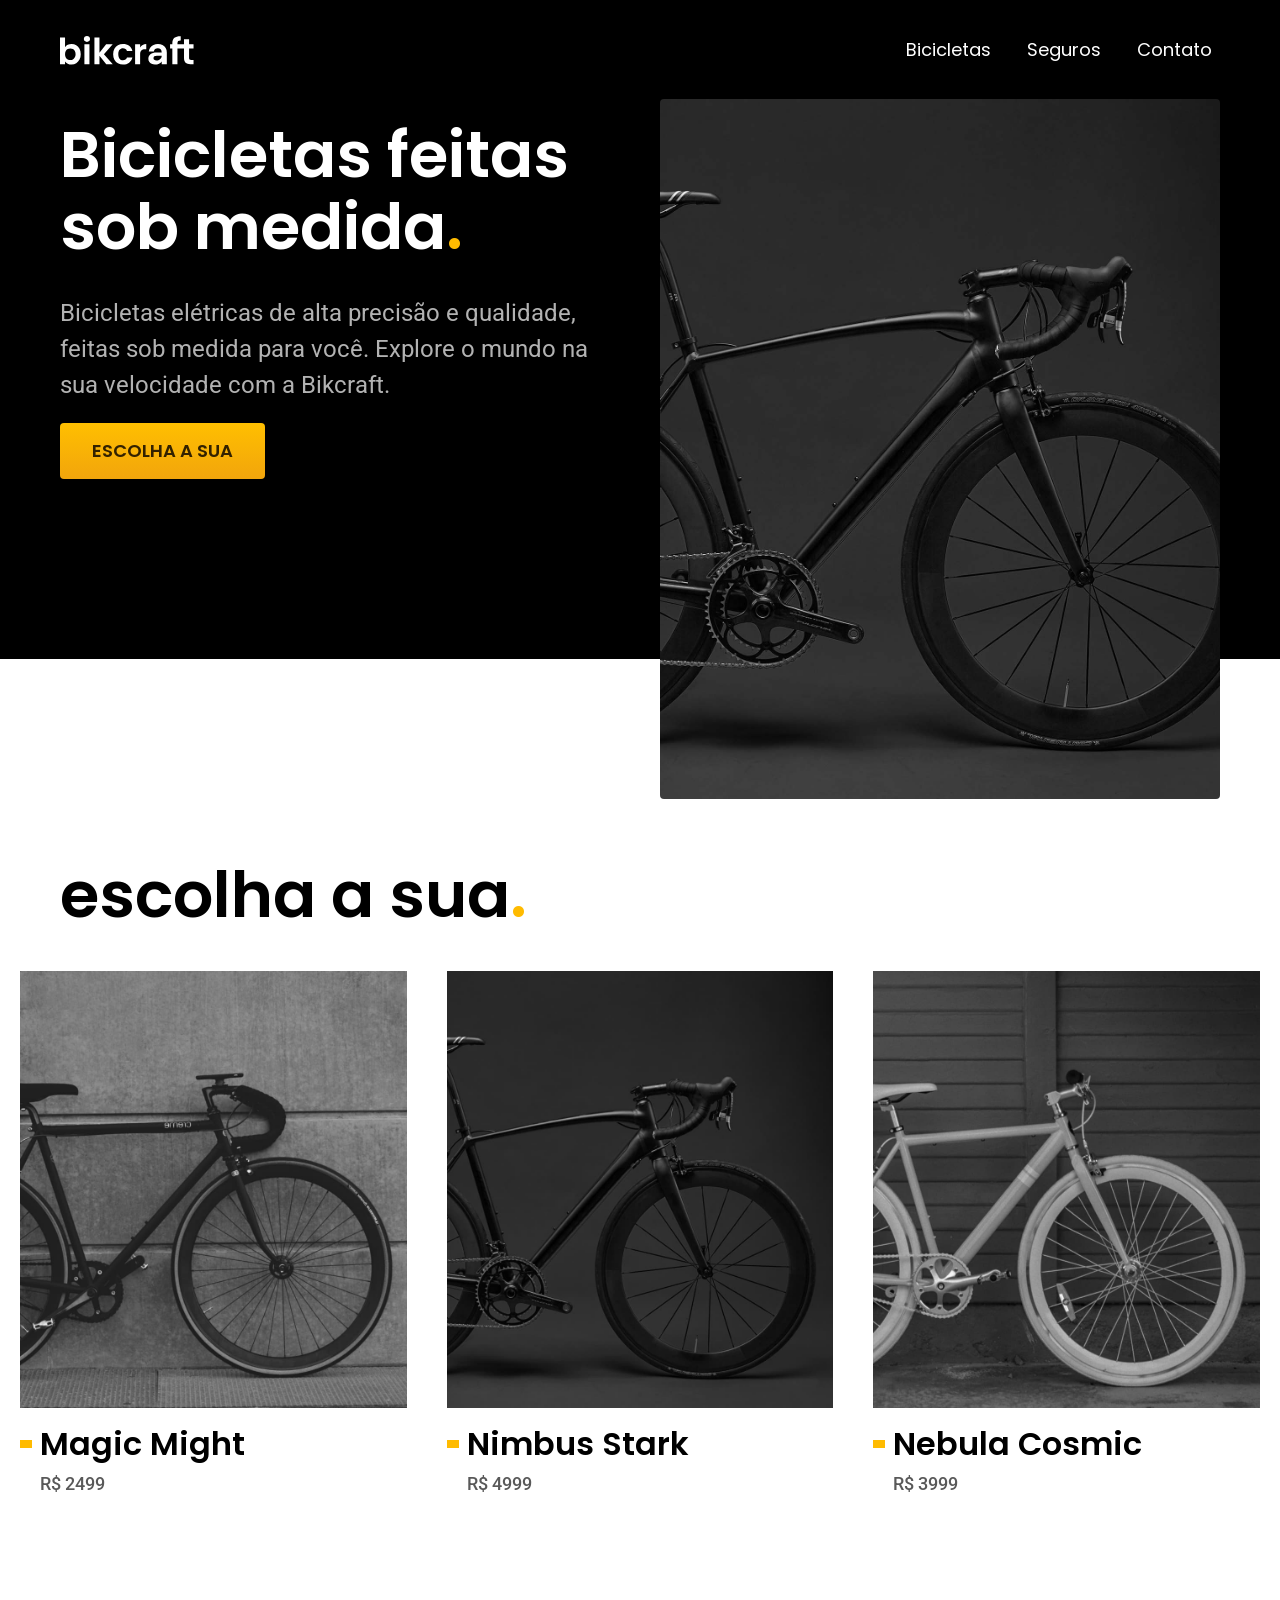
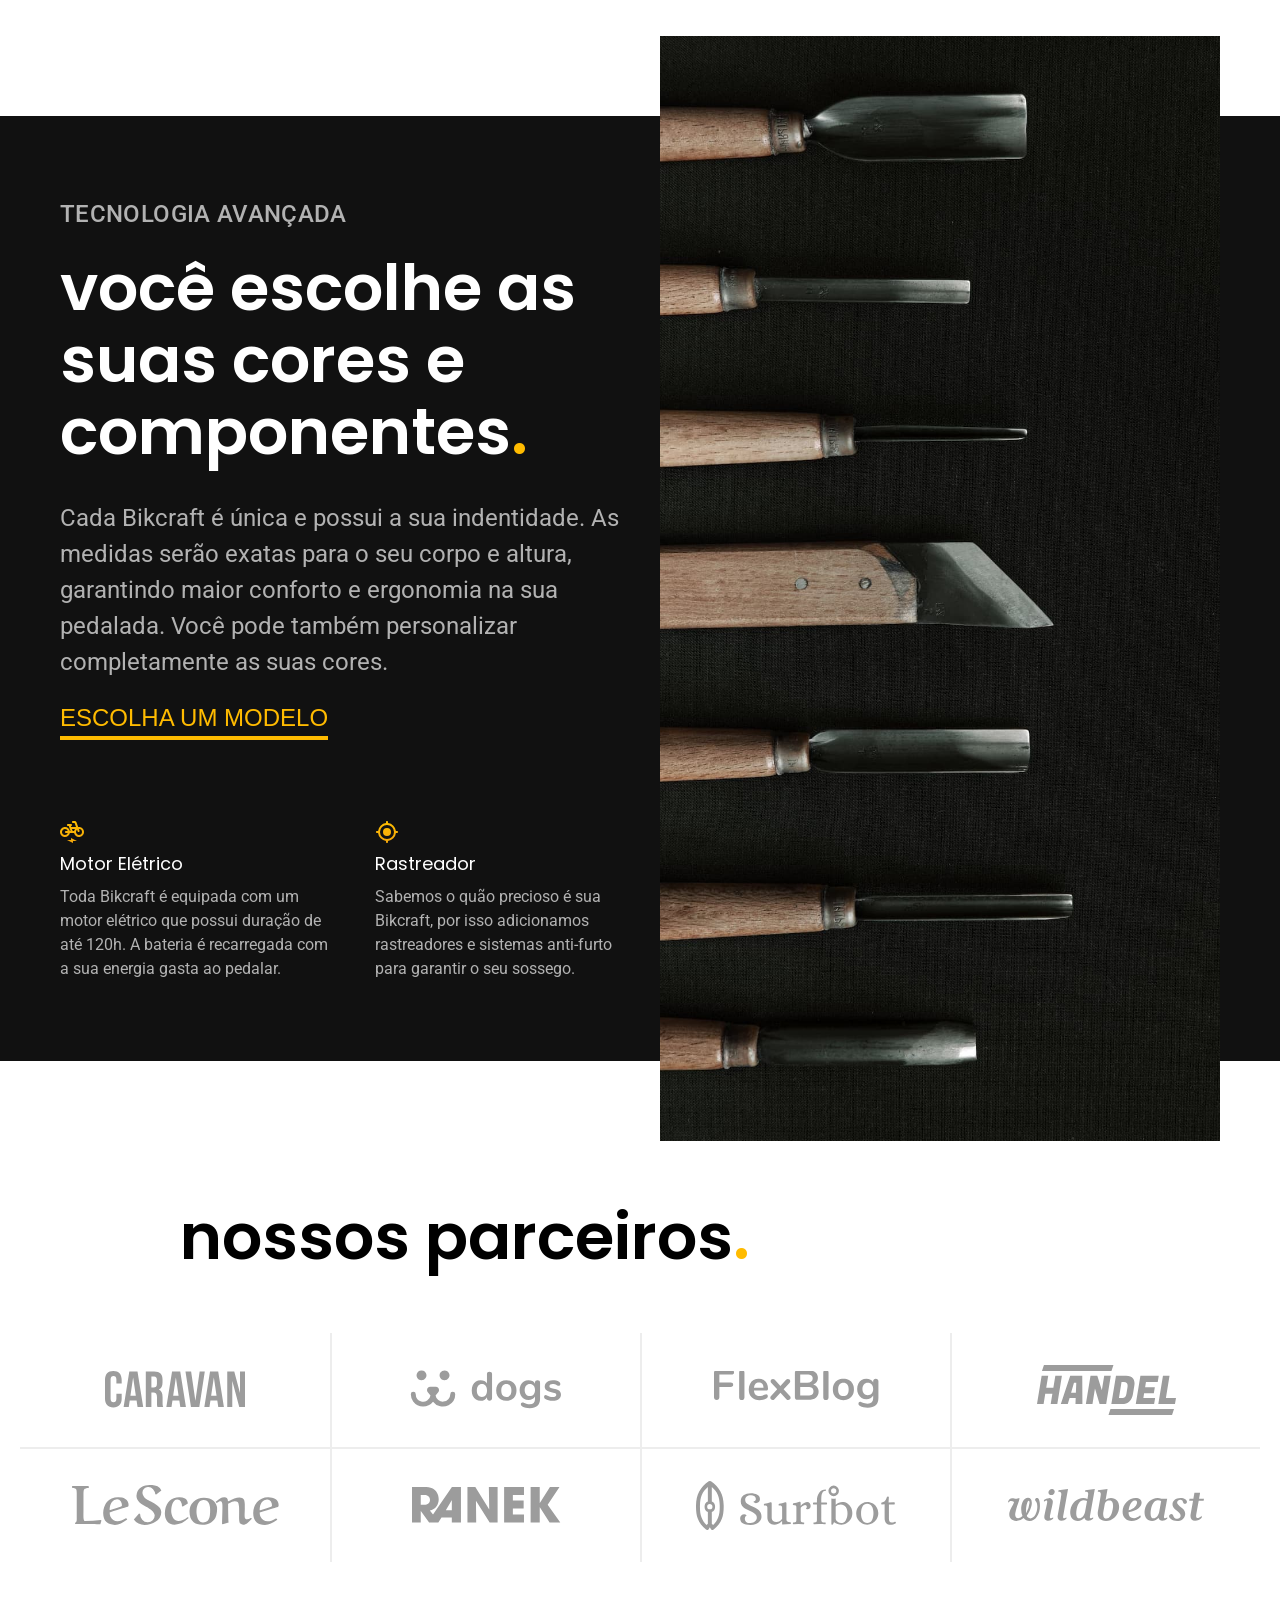
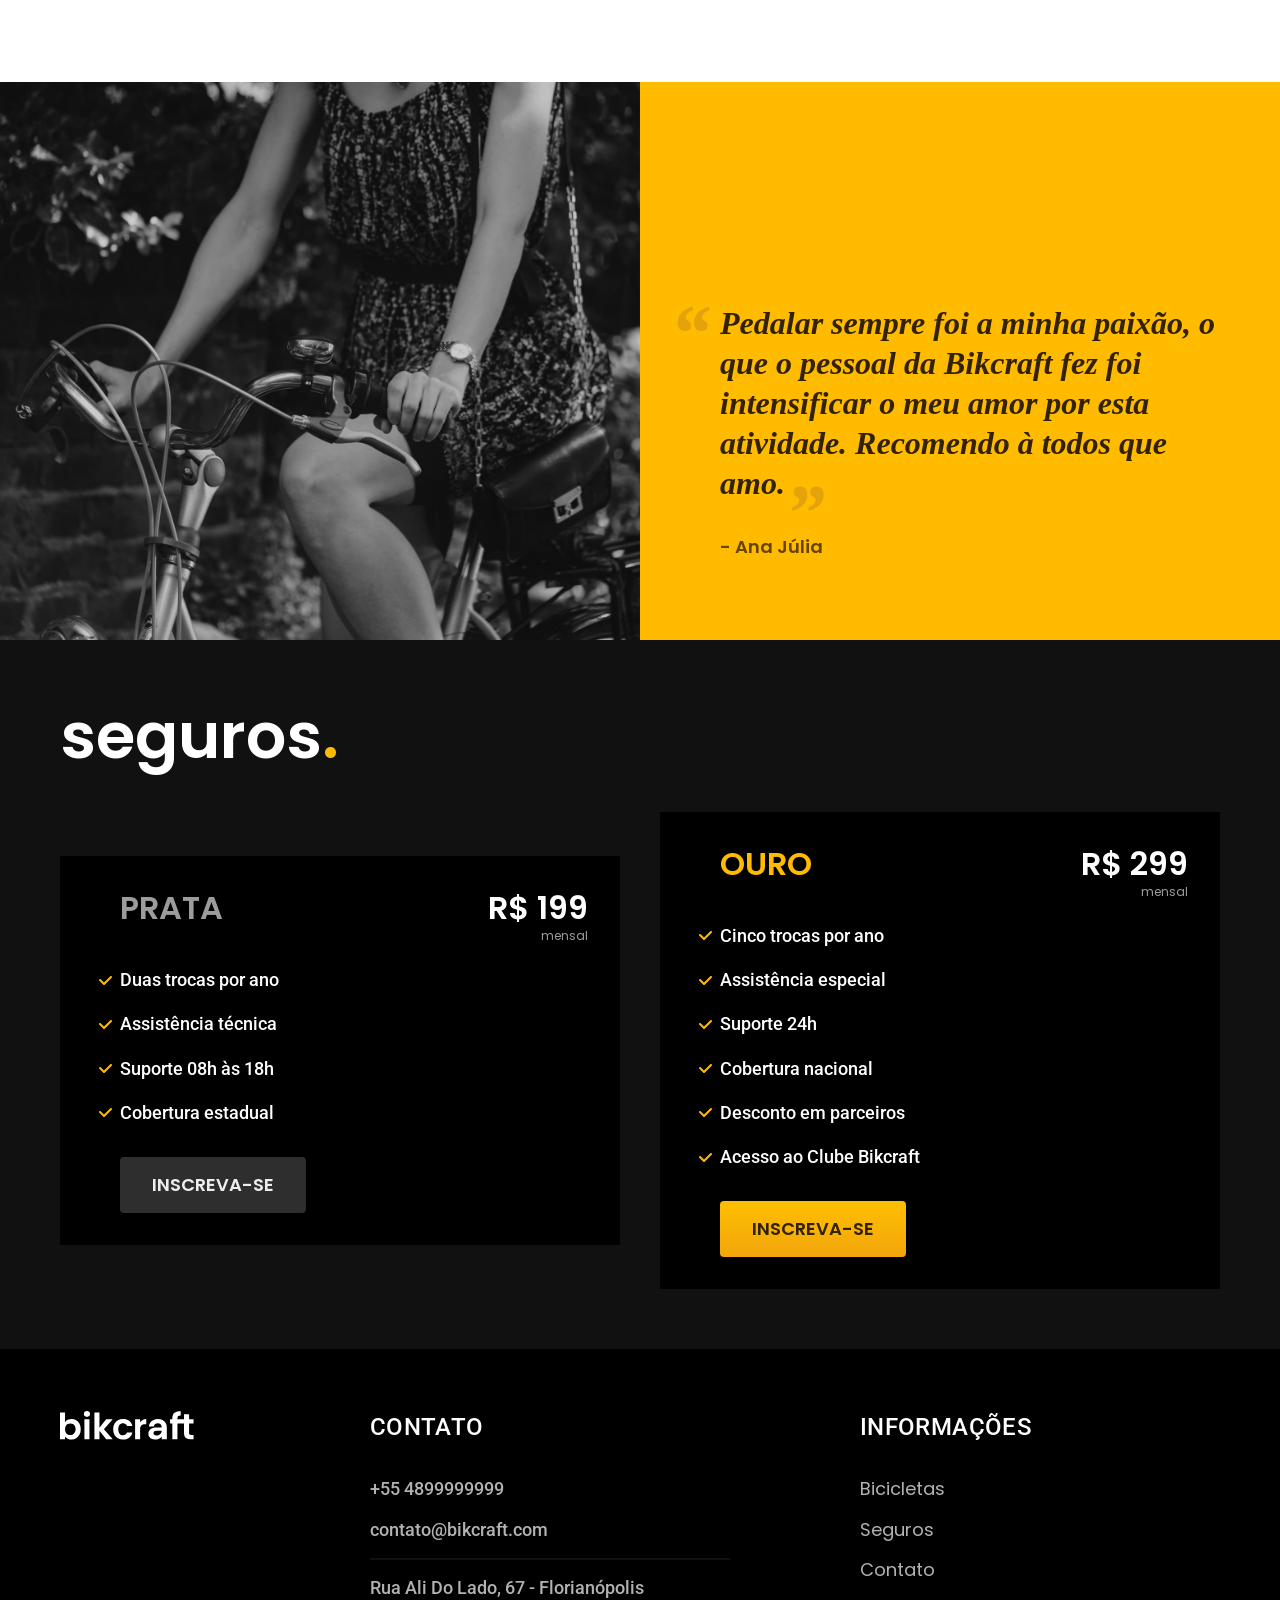
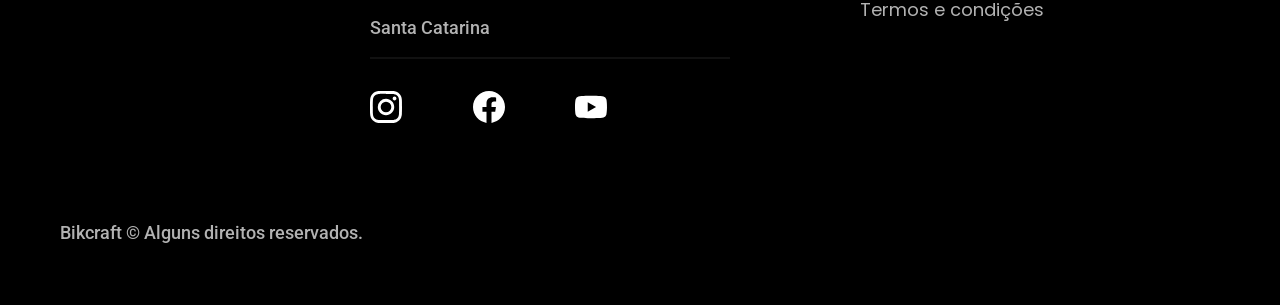
==== commit 5c678b39: "footer" ====
--- a/index.html
+++ b/index.html
@@ -133,6 +133,39 @@
       </div>
     </div>
   </article>
+
+  <footer class="footer-bg">
+    <div class="footer container">
+      <img src="/img/bikcraft.svg" alt="Bikcraft">
+      <div class="footer-contato">
+        <h3 class="font-2-l-b cor-0">Contato</h3>
+        <ul class="font-2-m cor-5">
+          <li><a href="tel:+55489999999">+55 4899999999</a></li>
+          <li><a href="mailto:contato@bikcraft.com">contato@bikcraft.com</a></li>
+          <li>Rua Ali Do Lado, 67 - Florianópolis</li>
+          <li>Santa Catarina</li>
+        </ul>
+        <div class="footer-redes">
+          <a href="./"><img src="./img/redes/instagram.svg" alt="">Instagram</a>
+          <a href="./"><img src="./img/redes/facebook.svg" alt="">Facebook</a>
+          <a href="./"><img src="./img/redes/youtube.svg" alt="">Youtube</a>
+        </div>
+      </div>
+      <div class="footer-informacoes">
+        <h3 class="font-2-l-b cor-0">Informações</h3>
+        <nav>
+          <ul class="font-1-m cor-5">
+            <li> <a href="./bicicletas.html">Bicicletas</a> </li>
+            <li> <a href="./seguros.html">Seguros</a> </li>
+            <li> <a href="./contato.html">Contato</a> </li>
+            <li> <a href="./termos.html">Termos e condições</a> </li>
+
+          </ul>
+        </nav>
+      </div>
+      <p class="footer-copy font-2-m cor-5">Bikcraft © Alguns direitos reservados.</p>
+    </div>
+  </footer>
 </body>
 
 </html>
--- a/css/style.css
+++ b/css/style.css
@@ -11,3 +11,4 @@
 @import "./home/parceiros.css";
 @import "./home/depoimento.css";
 @import "./home/seguros.css";
+@import "./global/footer.css";
